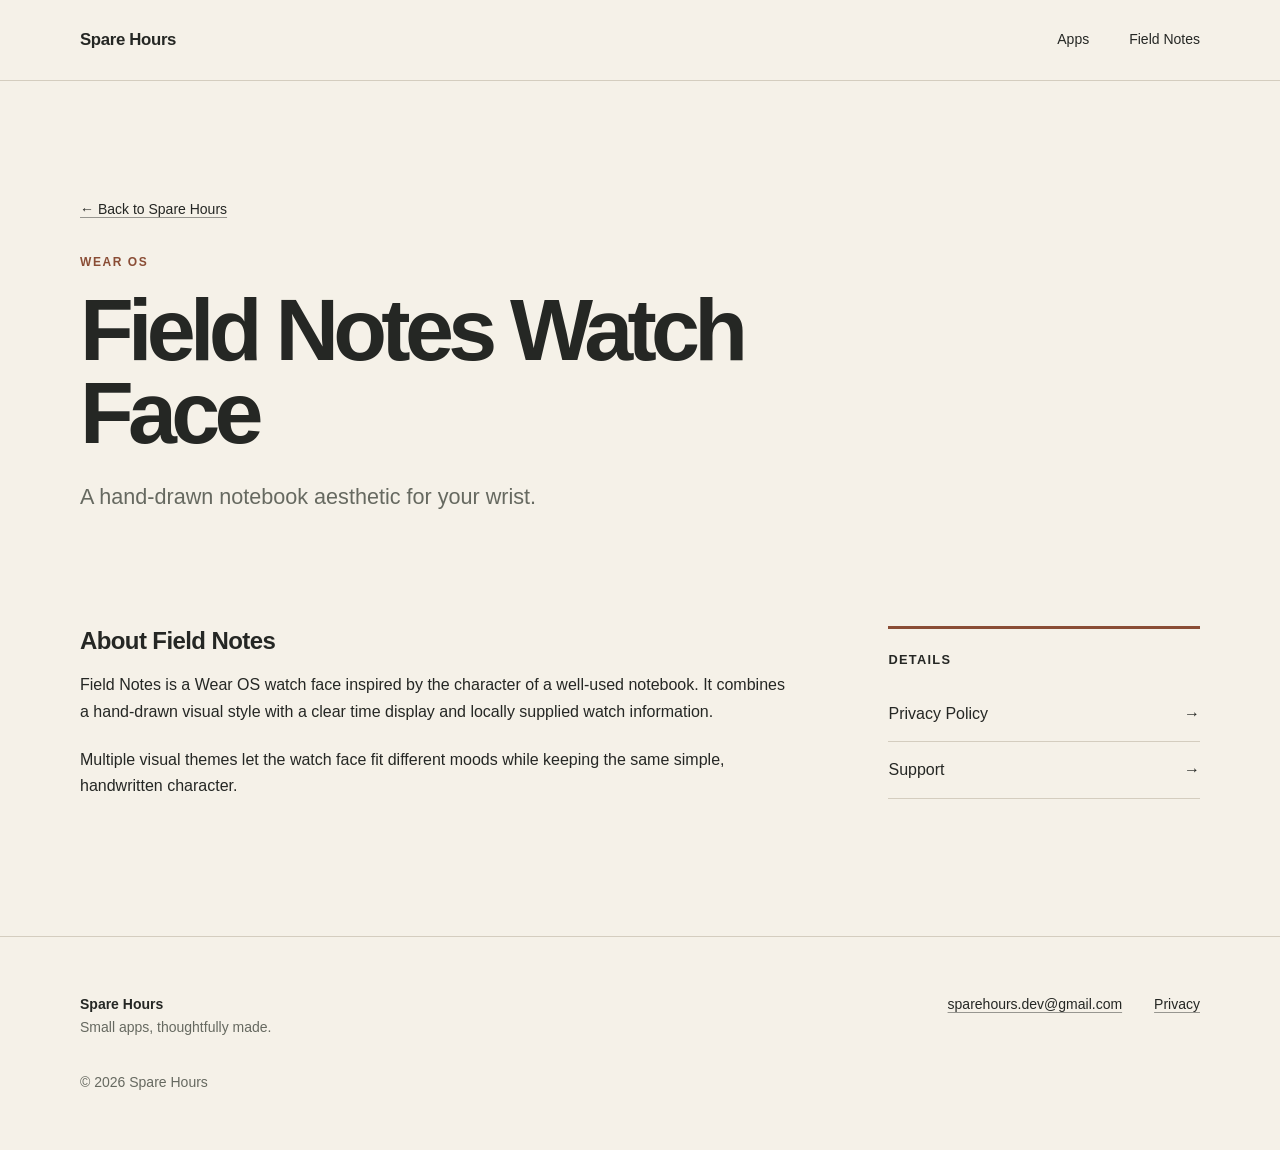
==== field-notes/index.html @ 683e5faa "Initial Spare Hours website" ====
<!doctype html>
<html lang="en">
  <head>
    <meta charset="utf-8">
    <meta name="viewport" content="width=device-width, initial-scale=1">
    <title>Field Notes Watch Face | Spare Hours</title>
    <meta name="description" content="Field Notes is a Wear OS watch face with a hand-drawn notebook aesthetic, made by Spare Hours.">
    <link rel="canonical" href="https://sparehours.dev/field-notes/">
    <meta property="og:type" content="website">
    <meta property="og:title" content="Field Notes Watch Face">
    <meta property="og:description" content="A Wear OS watch face with a hand-drawn notebook aesthetic.">
    <meta property="og:url" content="https://sparehours.dev/field-notes/">
    <meta property="og:site_name" content="Spare Hours">
    <link rel="stylesheet" href="/styles.css">
  </head>
  <body>
    <header class="site-header">
      <div class="shell header-inner">
        <a class="wordmark" href="/" aria-label="Spare Hours, home">Spare Hours</a>
        <nav aria-label="Primary navigation">
          <a href="/#apps">Apps</a>
          <a href="/field-notes/" aria-current="page">Field Notes</a>
        </nav>
      </div>
    </header>

    <main class="page-main shell">
      <a class="back-link" href="/">&#8592; Back to Spare Hours</a>
      <header class="page-header">
        <p class="eyebrow">Wear OS</p>
        <h1>Field Notes Watch Face</h1>
        <p class="intro">A hand-drawn notebook aesthetic for your wrist.</p>
      </header>

      <div class="page-grid">
        <div class="prose">
          <h2>About Field Notes</h2>
          <p>Field Notes is a Wear OS watch face inspired by the character of a well-used notebook. It combines a hand-drawn visual style with a clear time display and locally supplied watch information.</p>
          <p>Multiple visual themes let the watch face fit different moods while keeping the same simple, handwritten character.</p>
        </div>

        <aside class="side-panel" aria-labelledby="details-title">
          <h2 id="details-title">Details</h2>
          <ul>
            <li><a href="/field-notes/privacy/"><span>Privacy Policy</span><span aria-hidden="true">&#8594;</span></a></li>
            <li><a href="/field-notes/support/"><span>Support</span><span aria-hidden="true">&#8594;</span></a></li>
          </ul>
        </aside>
      </div>
    </main>

    <footer class="site-footer">
      <div class="shell footer-inner">
        <p><strong>Spare Hours</strong><br><span>Small apps, thoughtfully made.</span></p>
        <div class="footer-links">
          <a href="mailto:sparehours.dev@gmail.com">sparehours.dev@gmail.com</a>
          <a href="/field-notes/privacy/">Privacy</a>
        </div>
        <p class="copyright">&copy; 2026 Spare Hours</p>
      </div>
    </footer>
  </body>
</html>
---- styles.css ----
:root {
  color-scheme: light;
  --background: #f5f1e8;
  --surface: #ede7da;
  --text: #252724;
  --muted: #666960;
  --line: #d4cdbf;
  --accent: #8a4d35;
  --accent-dark: #663725;
  --max-width: 70rem;
}

*,
*::before,
*::after {
  box-sizing: border-box;
}

html {
  scroll-behavior: smooth;
}

body {
  margin: 0;
  background: var(--background);
  color: var(--text);
  font-family: -apple-system, BlinkMacSystemFont, "Segoe UI", Roboto, Helvetica, Arial, sans-serif;
  font-size: 1rem;
  line-height: 1.65;
  text-rendering: optimizeLegibility;
}

a {
  color: inherit;
  text-decoration-color: color-mix(in srgb, currentColor 45%, transparent);
  text-decoration-thickness: 0.08em;
  text-underline-offset: 0.2em;
}

a:hover {
  color: var(--accent-dark);
  text-decoration-color: currentColor;
}

a:focus-visible {
  border-radius: 0.125rem;
  outline: 0.1875rem solid var(--accent);
  outline-offset: 0.25rem;
}

.shell {
  width: min(calc(100% - 3rem), var(--max-width));
  margin-inline: auto;
}

.site-header {
  border-bottom: 1px solid var(--line);
}

.header-inner {
  display: flex;
  min-height: 5rem;
  align-items: center;
  justify-content: space-between;
  gap: 2rem;
}

.wordmark {
  font-size: 1.05rem;
  font-weight: 750;
  letter-spacing: -0.02em;
  text-decoration: none;
}

nav {
  display: flex;
  align-items: center;
  gap: clamp(1.25rem, 4vw, 2.5rem);
  font-size: 0.875rem;
}

nav a {
  text-decoration: none;
}

.hero {
  display: grid;
  align-content: center;
  min-height: min(42rem, calc(100vh - 5rem));
  padding-block: 7rem;
}

.eyebrow,
.platform,
.section-number {
  margin: 0 0 1rem;
  color: var(--accent);
  font-size: 0.75rem;
  font-weight: 750;
  letter-spacing: 0.13em;
  text-transform: uppercase;
}

h1,
h2,
h3,
p {
  margin-top: 0;
}

h1 {
  max-width: 15ch;
  margin-bottom: 1.5rem;
  font-size: clamp(3.25rem, 9vw, 7.5rem);
  font-weight: 680;
  letter-spacing: -0.065em;
  line-height: 0.94;
}

.intro {
  max-width: 34rem;
  margin-bottom: 0;
  color: var(--muted);
  font-size: clamp(1.1rem, 2vw, 1.35rem);
}

.apps {
  padding-block: 3rem 8rem;
}

.section-heading {
  display: flex;
  align-items: baseline;
  gap: 1rem;
  margin-bottom: 2rem;
  border-bottom: 1px solid var(--line);
}

.section-heading h2 {
  margin-bottom: 1rem;
  font-size: 1rem;
  letter-spacing: 0.02em;
}

.section-number {
  margin: 0;
}

.app-card {
  display: grid;
  grid-template-columns: minmax(0, 1fr) auto;
  align-items: end;
  gap: 3rem;
  padding: clamp(2rem, 6vw, 4.5rem);
  border: 1px solid var(--line);
  background: var(--surface);
}

.app-card h3 {
  margin-bottom: 0.5rem;
  font-size: clamp(2rem, 5vw, 3.5rem);
  font-weight: 650;
  letter-spacing: -0.045em;
  line-height: 1;
}

.app-card-copy > p:last-child {
  max-width: 32rem;
  margin-bottom: 0;
  color: var(--muted);
}

.text-link {
  font-weight: 650;
  white-space: nowrap;
}

.site-footer {
  border-top: 1px solid var(--line);
}

.footer-inner {
  display: grid;
  grid-template-columns: 1fr auto;
  gap: 2rem 4rem;
  padding-block: 3.5rem;
  font-size: 0.875rem;
}

.footer-inner p {
  margin: 0;
}

.footer-inner span,
.copyright {
  color: var(--muted);
}

.footer-links {
  display: flex;
  flex-wrap: wrap;
  justify-content: flex-end;
  gap: 1rem 2rem;
}

.copyright {
  grid-column: 1 / -1;
}

.page-main {
  padding-block: clamp(4rem, 9vw, 8rem);
}

.page-header {
  max-width: 48rem;
  margin-bottom: clamp(4rem, 9vw, 7rem);
}

.page-header h1 {
  max-width: none;
  font-size: clamp(2.75rem, 7vw, 5.5rem);
}

.page-header .intro {
  max-width: 43rem;
}

.page-grid {
  display: grid;
  grid-template-columns: minmax(0, 1.7fr) minmax(14rem, 0.75fr);
  gap: clamp(3rem, 8vw, 8rem);
  align-items: start;
}

.prose {
  max-width: 45rem;
}

.prose h2 {
  margin: 3rem 0 1rem;
  font-size: 1.5rem;
  letter-spacing: -0.025em;
  line-height: 1.25;
}

.prose h2:first-child {
  margin-top: 0;
}

.prose p,
.prose ul {
  margin-bottom: 1.35rem;
}

.prose ul {
  padding-left: 1.25rem;
}

.prose li + li {
  margin-top: 0.4rem;
}

.side-panel {
  padding-top: 1.25rem;
  border-top: 0.1875rem solid var(--accent);
}

.side-panel h2 {
  margin-bottom: 1rem;
  font-size: 0.8rem;
  letter-spacing: 0.1em;
  text-transform: uppercase;
}

.side-panel ul {
  margin: 0;
  padding: 0;
  list-style: none;
}

.side-panel li {
  border-bottom: 1px solid var(--line);
}

.side-panel a {
  display: flex;
  justify-content: space-between;
  gap: 1rem;
  padding-block: 0.9rem;
  text-decoration: none;
}

.back-link {
  display: inline-block;
  margin-bottom: 2rem;
  font-size: 0.875rem;
}

.policy-meta {
  color: var(--muted);
  font-size: 0.875rem;
}

.error-page {
  display: grid;
  min-height: calc(100vh - 5rem);
  place-items: center;
  padding-block: 5rem;
}

.error-content {
  max-width: 40rem;
  text-align: center;
}

.error-code {
  margin-bottom: 0.75rem;
  color: var(--accent);
  font-size: 0.75rem;
  font-weight: 750;
  letter-spacing: 0.15em;
}

.error-content h1 {
  margin-inline: auto;
  font-size: clamp(3rem, 9vw, 6rem);
}

.error-content p {
  color: var(--muted);
}

@media (max-width: 44rem) {
  .shell {
    width: min(calc(100% - 2rem), var(--max-width));
  }

  .header-inner {
    min-height: 4.5rem;
  }

  nav {
    gap: 1rem;
  }

  nav a:first-child {
    display: none;
  }

  .hero {
    min-height: auto;
    padding-block: 6rem;
  }

  .apps {
    padding-block: 2rem 5rem;
  }

  .app-card {
    grid-template-columns: 1fr;
    gap: 2rem;
  }

  .text-link {
    white-space: normal;
  }

  .footer-inner,
  .page-grid {
    grid-template-columns: 1fr;
  }

  .footer-links {
    justify-content: flex-start;
  }

  .copyright {
    grid-column: auto;
  }

  .page-header {
    margin-bottom: 4rem;
  }
}

@media (prefers-reduced-motion: reduce) {
  html {
    scroll-behavior: auto;
  }
}

@media print {
  .site-header,
  .site-footer,
  .side-panel,
  .back-link {
    display: none;
  }

  body {
    background: #fff;
    color: #000;
  }

  .page-main {
    padding: 0;
  }
}
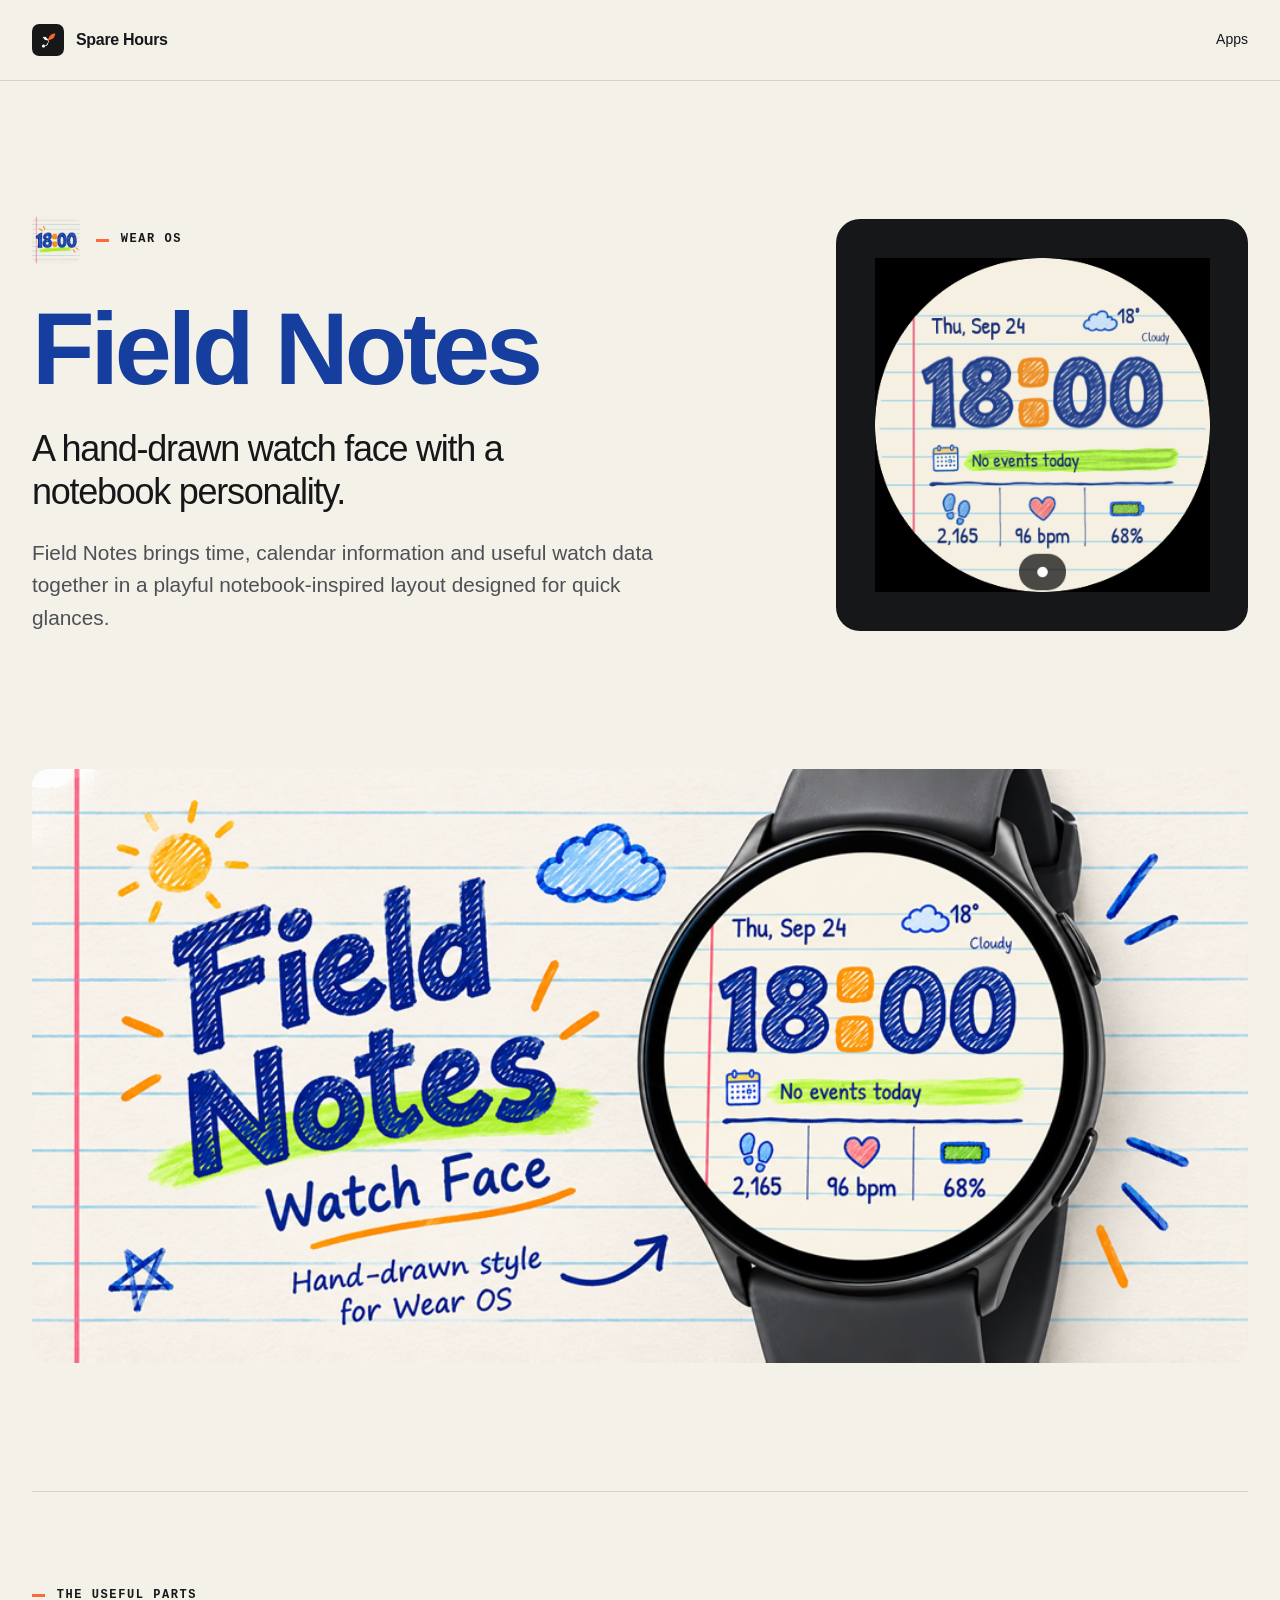
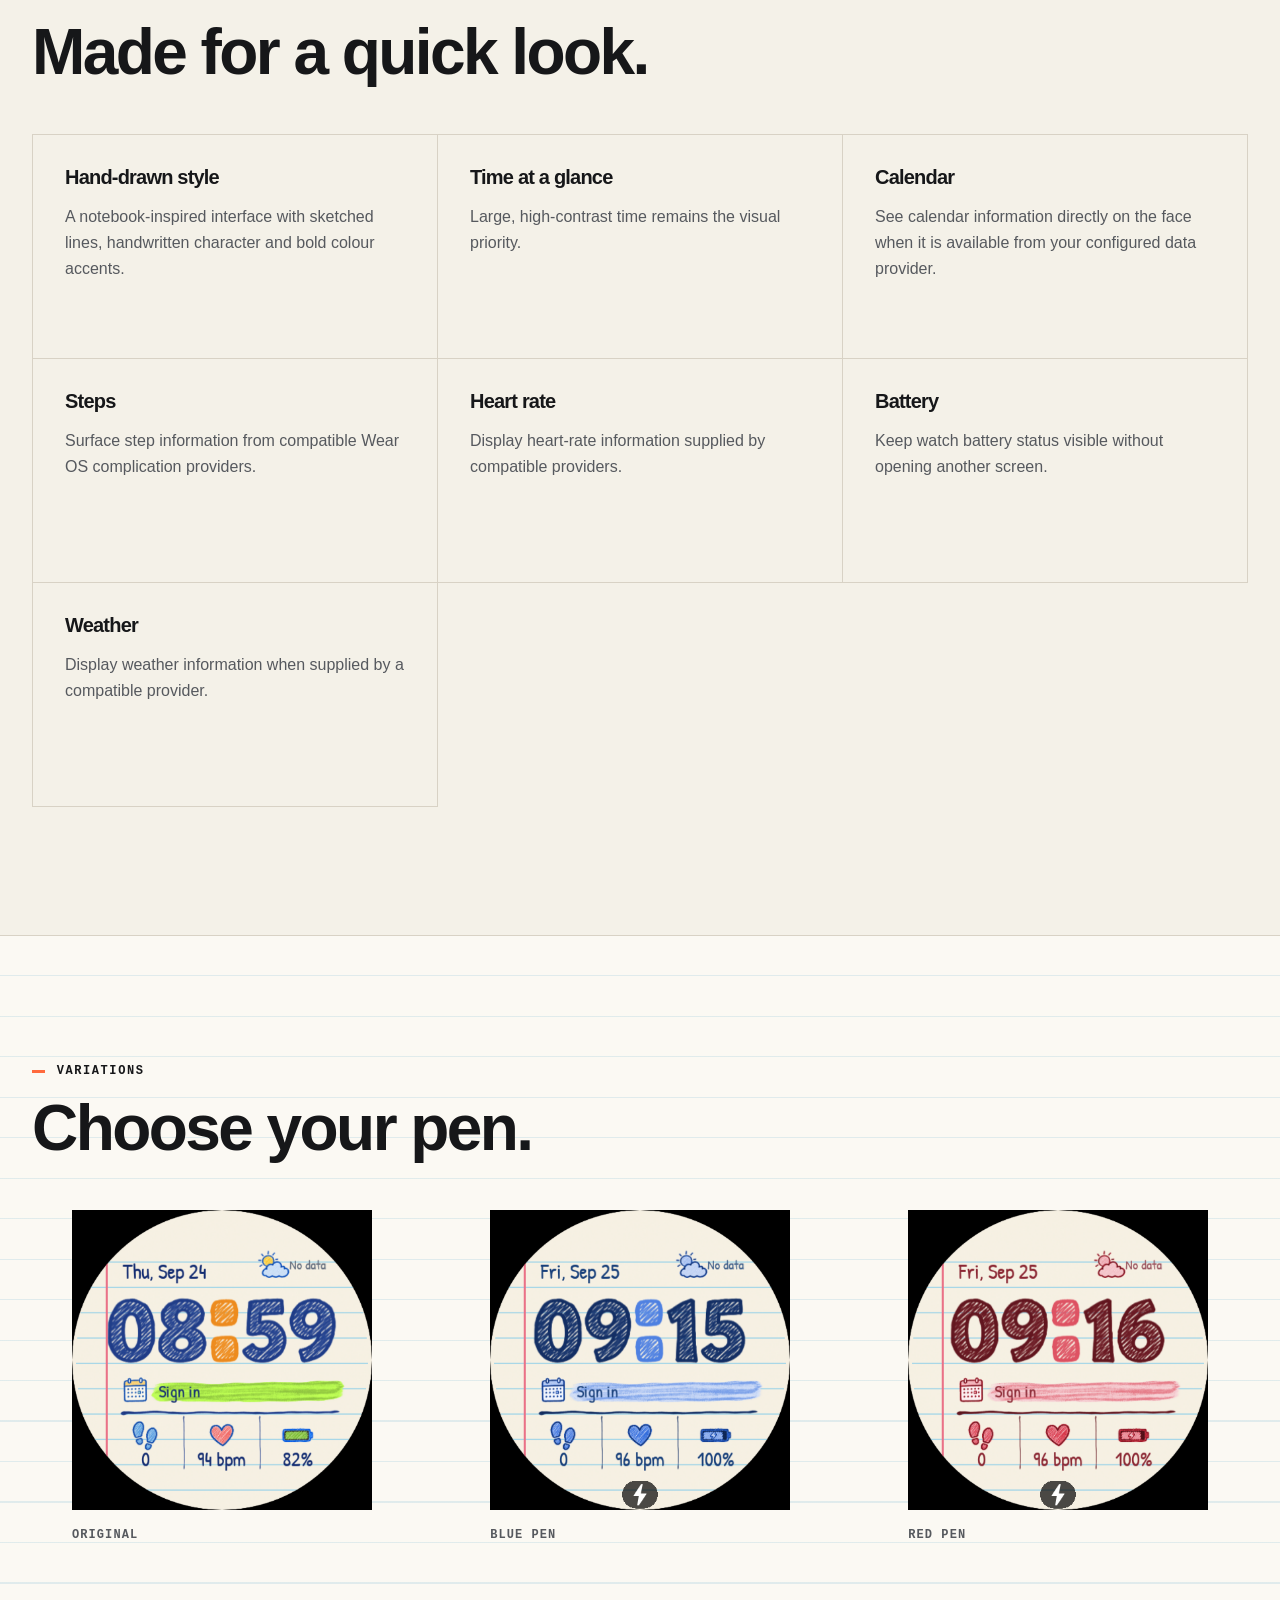
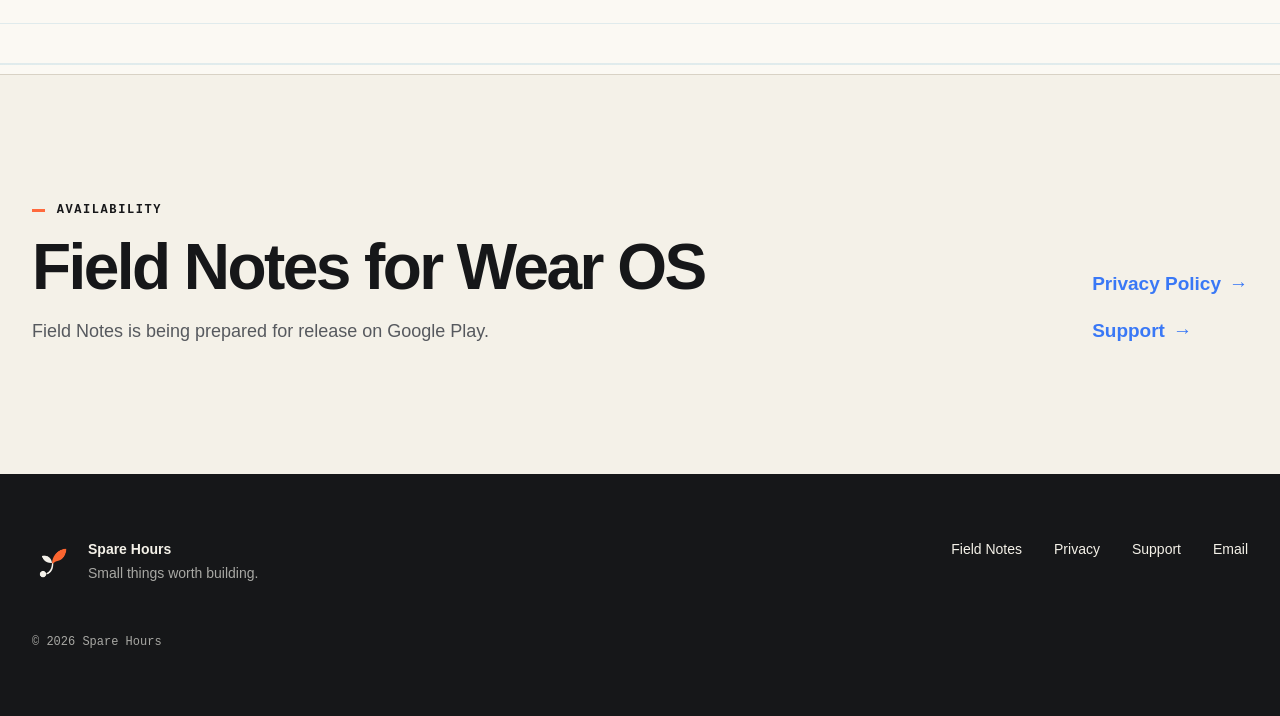
==== commit 6470c178: "Spare Hours redesign" ====
--- a/field-notes/index.html
+++ b/field-notes/index.html
@@ -3,59 +3,73 @@
   <head>
     <meta charset="utf-8">
     <meta name="viewport" content="width=device-width, initial-scale=1">
-    <title>Field Notes Watch Face | Spare Hours</title>
-    <meta name="description" content="Field Notes is a Wear OS watch face with a hand-drawn notebook aesthetic, made by Spare Hours.">
+    <title>Field Notes Watch Face - Spare Hours</title>
+    <meta name="description" content="Field Notes is a hand-drawn, notebook-inspired watch face for Wear OS, made by Spare Hours.">
     <link rel="canonical" href="https://sparehours.dev/field-notes/">
     <meta property="og:type" content="website">
-    <meta property="og:title" content="Field Notes Watch Face">
-    <meta property="og:description" content="A Wear OS watch face with a hand-drawn notebook aesthetic.">
+    <meta property="og:title" content="Field Notes Watch Face - Spare Hours">
+    <meta property="og:description" content="A hand-drawn watch face with a notebook personality.">
     <meta property="og:url" content="https://sparehours.dev/field-notes/">
     <meta property="og:site_name" content="Spare Hours">
+    <meta property="og:image" content="https://sparehours.dev/assets/field-notes/feature-graphic-approved.png">
+    <link rel="icon" href="/assets/brand/spare-hours-symbol.png" type="image/png">
     <link rel="stylesheet" href="/styles.css">
   </head>
   <body>
     <header class="site-header">
       <div class="shell header-inner">
-        <a class="wordmark" href="/" aria-label="Spare Hours, home">Spare Hours</a>
-        <nav aria-label="Primary navigation">
-          <a href="/#apps">Apps</a>
-          <a href="/field-notes/" aria-current="page">Field Notes</a>
-        </nav>
+        <a class="wordmark" href="/" aria-label="Spare Hours, home"><img src="/assets/brand/spare-hours-symbol.png" width="32" height="32" alt=""><span>Spare Hours</span></a>
+        <nav aria-label="Primary navigation"><a href="/#apps">Apps</a></nav>
       </div>
     </header>
 
-    <main class="page-main shell">
-      <a class="back-link" href="/">&#8592; Back to Spare Hours</a>
-      <header class="page-header">
-        <p class="eyebrow">Wear OS</p>
-        <h1>Field Notes Watch Face</h1>
-        <p class="intro">A hand-drawn notebook aesthetic for your wrist.</p>
-      </header>
+    <main>
+      <section class="field-hero shell" aria-labelledby="field-title">
+        <div class="field-hero-copy">
+          <div class="product-kicker"><img src="/assets/field-notes/field-notes-app-icon.png" width="48" height="48" alt=""><p class="eyebrow">Wear OS</p></div>
+          <h1 id="field-title">Field Notes</h1>
+          <p class="field-tagline">A hand-drawn watch face with a notebook personality.</p>
+          <p class="section-copy">Field Notes brings time, calendar information and useful watch data together in a playful notebook-inspired layout designed for quick glances.</p>
+        </div>
+        <div class="field-hero-visual"><img src="/assets/field-notes/field-notes-screenshot.png" width="384" height="384" alt="Field Notes watch face showing time, weather, calendar, steps, heart rate and battery"></div>
+      </section>
 
-      <div class="page-grid">
-        <div class="prose">
-          <h2>About Field Notes</h2>
-          <p>Field Notes is a Wear OS watch face inspired by the character of a well-used notebook. It combines a hand-drawn visual style with a clear time display and locally supplied watch information.</p>
-          <p>Multiple visual themes let the watch face fit different moods while keeping the same simple, handwritten character.</p>
+      <section class="feature-banner shell" aria-label="Field Notes product graphic"><img src="/assets/field-notes/feature-graphic-approved.png" width="1024" height="500" alt="Field Notes Watch Face on a Wear OS watch with notebook-inspired artwork"></section>
+
+      <section class="product-details shell" aria-labelledby="details-title">
+        <div class="section-intro compact-intro"><p class="eyebrow">The useful parts</p><h2 id="details-title">Made for a quick look.</h2></div>
+        <div class="detail-grid">
+          <article><h3>Hand-drawn style</h3><p>A notebook-inspired interface with sketched lines, handwritten character and bold colour accents.</p></article>
+          <article><h3>Time at a glance</h3><p>Large, high-contrast time remains the visual priority.</p></article>
+          <article><h3>Calendar</h3><p>See calendar information directly on the face when it is available from your configured data provider.</p></article>
+          <article><h3>Steps</h3><p>Surface step information from compatible Wear OS complication providers.</p></article>
+          <article><h3>Heart rate</h3><p>Display heart-rate information supplied by compatible providers.</p></article>
+          <article><h3>Battery</h3><p>Keep watch battery status visible without opening another screen.</p></article>
+          <article><h3>Weather</h3><p>Display weather information when supplied by a compatible provider.</p></article>
         </div>
+      </section>
 
-        <aside class="side-panel" aria-labelledby="details-title">
-          <h2 id="details-title">Details</h2>
-          <ul>
-            <li><a href="/field-notes/privacy/"><span>Privacy Policy</span><span aria-hidden="true">&#8594;</span></a></li>
-            <li><a href="/field-notes/support/"><span>Support</span><span aria-hidden="true">&#8594;</span></a></li>
-          </ul>
-        </aside>
-      </div>
+      <section class="field-variations" aria-labelledby="field-variations-title">
+        <div class="shell">
+          <div class="gallery-heading"><p class="eyebrow">Variations</p><h2 id="field-variations-title">Choose your pen.</h2></div>
+          <div class="watch-gallery">
+            <figure><img src="/assets/field-notes/field-notes-store-01-active.png" width="454" height="454" loading="lazy" alt="Original Field Notes watch face"><figcaption>Original</figcaption></figure>
+            <figure><img src="/assets/field-notes/milestone-4-blue-pen.png" width="454" height="454" loading="lazy" alt="Blue pen Field Notes watch face"><figcaption>Blue pen</figcaption></figure>
+            <figure><img src="/assets/field-notes/milestone-4-red-pen.png" width="454" height="454" loading="lazy" alt="Red pen Field Notes watch face"><figcaption>Red pen</figcaption></figure>
+          </div>
+        </div>
+      </section>
+
+      <section class="availability shell" aria-labelledby="availability-title">
+        <div><p class="eyebrow">Availability</p><h2 id="availability-title">Field Notes for Wear OS</h2><p>Field Notes is being prepared for release on Google Play.</p></div>
+        <nav class="availability-links" aria-label="Field Notes information"><a class="text-link" href="/field-notes/privacy/">Privacy Policy <span aria-hidden="true">&#8594;</span></a><a class="text-link" href="/field-notes/support/">Support <span aria-hidden="true">&#8594;</span></a></nav>
+      </section>
     </main>
 
     <footer class="site-footer">
       <div class="shell footer-inner">
-        <p><strong>Spare Hours</strong><br><span>Small apps, thoughtfully made.</span></p>
-        <div class="footer-links">
-          <a href="mailto:sparehours.dev@gmail.com">sparehours.dev@gmail.com</a>
-          <a href="/field-notes/privacy/">Privacy</a>
-        </div>
+        <div class="footer-brand"><img src="/assets/brand/spare-hours-symbol.png" width="40" height="40" alt=""><p><strong>Spare Hours</strong><span>Small things worth building.</span></p></div>
+        <nav class="footer-links" aria-label="Footer navigation"><a href="/field-notes/" aria-current="page">Field Notes</a><a href="/field-notes/privacy/">Privacy</a><a href="/field-notes/support/">Support</a><a href="mailto:sparehours.dev@gmail.com">Email</a></nav>
         <p class="copyright">&copy; 2026 Spare Hours</p>
       </div>
     </footer>
--- a/styles.css
+++ b/styles.css
@@ -1,13 +1,30 @@
 :root {
   color-scheme: light;
-  --background: #f5f1e8;
-  --surface: #ede7da;
-  --text: #252724;
-  --muted: #666960;
-  --line: #d4cdbf;
-  --accent: #8a4d35;
-  --accent-dark: #663725;
-  --max-width: 70rem;
+  --sh-workshop-ink: #161719;
+  --sh-warm-paper: #F4F1E8;
+  --sh-build-orange: #FF6A3D;
+  --sh-tool-steel: #71747A;
+  --sh-electric-blue: #3978F6;
+  --paper-deep: #EAE5D9;
+  --paper-light: #FBF9F3;
+  --line: #D8D2C5;
+  --field-blue: #163E9E;
+  --font-heading: "Space Grotesk", "Segoe UI", Helvetica, Arial, sans-serif;
+  --font-body: "Inter", -apple-system, BlinkMacSystemFont, "Segoe UI", Roboto, Helvetica, Arial, sans-serif;
+  --font-mono: "IBM Plex Mono", Consolas, monospace;
+  --max-width: 76rem;
+  --space-1: 0.5rem;
+  --space-2: 0.75rem;
+  --space-3: 1rem;
+  --space-4: 1.5rem;
+  --space-5: 2rem;
+  --space-6: 3rem;
+  --space-7: 4rem;
+  --space-8: 6rem;
+  --space-9: 8rem;
+  --radius-small: 8px;
+  --radius-medium: 16px;
+  --radius-large: 24px;
 }
 
 *,
@@ -22,30 +39,54 @@
 
 body {
   margin: 0;
-  background: var(--background);
-  color: var(--text);
-  font-family: -apple-system, BlinkMacSystemFont, "Segoe UI", Roboto, Helvetica, Arial, sans-serif;
+  overflow-x: hidden;
+  background: var(--sh-warm-paper);
+  color: var(--sh-workshop-ink);
+  font-family: var(--font-body);
   font-size: 1rem;
   line-height: 1.65;
   text-rendering: optimizeLegibility;
 }
 
+img {
+  display: block;
+  max-width: 100%;
+  height: auto;
+}
+
 a {
   color: inherit;
-  text-decoration-color: color-mix(in srgb, currentColor 45%, transparent);
+  text-decoration-color: color-mix(in srgb, currentColor 42%, transparent);
   text-decoration-thickness: 0.08em;
-  text-underline-offset: 0.2em;
+  text-underline-offset: 0.22em;
 }
 
 a:hover {
-  color: var(--accent-dark);
-  text-decoration-color: currentColor;
+  color: inherit;
+  text-decoration-color: var(--sh-electric-blue);
 }
 
 a:focus-visible {
   border-radius: 0.125rem;
-  outline: 0.1875rem solid var(--accent);
+  outline: 0.1875rem solid var(--sh-electric-blue);
   outline-offset: 0.25rem;
+}
+
+h1,
+h2,
+h3,
+p,
+figure {
+  margin-top: 0;
+}
+
+h1,
+h2,
+h3 {
+  font-family: var(--font-heading);
+  font-weight: 600;
+  letter-spacing: -0.04em;
+  line-height: 1.04;
 }
 
 .shell {
@@ -54,7 +95,10 @@
 }
 
 .site-header {
+  position: relative;
+  z-index: 5;
   border-bottom: 1px solid var(--line);
+  background: color-mix(in srgb, var(--sh-warm-paper) 94%, transparent);
 }
 
 .header-inner {
@@ -62,211 +106,439 @@
   min-height: 5rem;
   align-items: center;
   justify-content: space-between;
-  gap: 2rem;
+  gap: var(--space-5);
 }
 
 .wordmark {
-  font-size: 1.05rem;
-  font-weight: 750;
+  display: inline-flex;
+  align-items: center;
+  gap: 0.75rem;
+  font-family: var(--font-heading);
+  font-size: 1rem;
+  font-weight: 600;
   letter-spacing: -0.02em;
   text-decoration: none;
 }
 
+.wordmark img {
+  width: 2rem;
+  height: 2rem;
+  padding: 0.38rem;
+  border-radius: 0.45rem;
+  background: var(--sh-workshop-ink);
+}
+
 nav {
   display: flex;
   align-items: center;
   gap: clamp(1.25rem, 4vw, 2.5rem);
   font-size: 0.875rem;
+  font-weight: 500;
 }
 
 nav a {
   text-decoration: none;
 }
 
-.hero {
-  display: grid;
-  align-content: center;
-  min-height: min(42rem, calc(100vh - 5rem));
-  padding-block: 7rem;
+.home-hero {
+  display: grid;
+  min-height: min(47rem, calc(100vh - 5rem));
+  grid-template-columns: minmax(0, 1.55fr) minmax(16rem, 0.7fr);
+  align-items: center;
+  gap: clamp(3rem, 9vw, 8rem);
+  padding-block: var(--space-9);
+}
+
+.home-hero-copy {
+  max-width: 48rem;
+}
+
+.accent-rule {
+  display: block;
+  width: 2.75rem;
+  height: 0.25rem;
+  margin-bottom: var(--space-5);
+  background: var(--sh-build-orange);
+}
+
+.home-hero h1 {
+  max-width: 12ch;
+  margin-bottom: var(--space-5);
+  font-size: clamp(3.75rem, 7.7vw, 6.25rem);
+  letter-spacing: -0.065em;
+  line-height: 0.95;
+}
+
+.intro,
+.section-copy {
+  max-width: 39rem;
+  margin-bottom: 0;
+  color: #4D5055;
+  font-size: clamp(1.08rem, 1.8vw, 1.3rem);
+  line-height: 1.55;
+}
+
+.hero-symbol,
+.error-symbol {
+  display: grid;
+  aspect-ratio: 1;
+  place-items: center;
+  background: var(--sh-workshop-ink);
+  border-radius: var(--radius-large);
+}
+
+.hero-symbol img {
+  width: min(76%, 20rem);
 }
 
 .eyebrow,
-.platform,
-.section-number {
-  margin: 0 0 1rem;
-  color: var(--accent);
+.principle-number {
+  margin: 0 0 var(--space-3);
+  color: var(--sh-workshop-ink);
+  font-family: var(--font-mono);
   font-size: 0.75rem;
-  font-weight: 750;
+  font-weight: 700;
   letter-spacing: 0.13em;
+  line-height: 1.3;
   text-transform: uppercase;
 }
 
-h1,
-h2,
-h3,
-p {
-  margin-top: 0;
-}
-
-h1 {
-  max-width: 15ch;
-  margin-bottom: 1.5rem;
-  font-size: clamp(3.25rem, 9vw, 7.5rem);
-  font-weight: 680;
-  letter-spacing: -0.065em;
-  line-height: 0.94;
-}
-
-.intro {
+.eyebrow {
+  display: flex;
+  align-items: center;
+  gap: var(--space-2);
+}
+
+.eyebrow::before {
+  width: 0.8rem;
+  height: 0.2rem;
+  flex: 0 0 auto;
+  background: var(--sh-build-orange);
+  content: "";
+}
+
+.section-intro {
+  max-width: 51rem;
+  margin-bottom: clamp(3rem, 7vw, 5rem);
+}
+
+.section-intro h2,
+.gallery-heading h2,
+.availability h2 {
+  margin-bottom: var(--space-4);
+  font-size: clamp(2.35rem, 5vw, 4rem);
+}
+
+.product-feature {
+  scroll-margin-top: 2rem;
+  padding-block: var(--space-9);
+  background: var(--sh-workshop-ink);
+  color: var(--sh-warm-paper);
+}
+
+.product-feature .section-copy {
+  color: #C9C6BE;
+}
+
+.product-feature .eyebrow {
+  color: var(--sh-build-orange);
+}
+
+.feature-graphic,
+.feature-banner img {
+  width: 100%;
+  border-radius: var(--radius-medium);
+}
+
+.product-notes {
+  display: grid;
+  grid-template-columns: repeat(3, 1fr);
+  gap: var(--space-5);
+  margin-block: var(--space-6);
+  padding-block: var(--space-5);
+  border-top: 1px solid #383A3E;
+  border-bottom: 1px solid #383A3E;
+}
+
+.product-notes h3 {
+  margin-bottom: var(--space-2);
+  font-size: 1.25rem;
+  letter-spacing: -0.025em;
+}
+
+.product-notes p {
+  max-width: 20rem;
+  margin-bottom: 0;
+  color: #B7B5AF;
+}
+
+.text-link {
+  display: inline-flex;
+  align-items: center;
+  gap: 0.5rem;
+  color: var(--sh-electric-blue);
+  font-size: 1.1875rem;
+  font-weight: 600;
+  text-decoration: none;
+}
+
+.product-feature .text-link,
+.site-footer a {
+  color: var(--sh-warm-paper);
+}
+
+.product-feature .text-link:hover,
+.site-footer a:hover {
+  color: #FFFFFF;
+}
+
+.visual-gallery-section,
+.field-variations {
+  padding-block: var(--space-9);
+  background-color: var(--paper-light);
+  background-image: repeating-linear-gradient(to bottom, transparent 0, transparent 2.45rem, rgba(44, 143, 188, 0.13) 2.45rem, rgba(44, 143, 188, 0.13) 2.53rem);
+}
+
+.gallery-heading {
+  max-width: 42rem;
+  margin-bottom: var(--space-6);
+}
+
+.watch-gallery {
+  display: grid;
+  grid-template-columns: repeat(3, 1fr);
+  gap: clamp(1rem, 3vw, 2.5rem);
+}
+
+.watch-gallery figure {
+  margin-bottom: 0;
+}
+
+.watch-gallery img {
+  width: 100%;
+}
+
+.watch-gallery figcaption {
+  margin-top: var(--space-3);
+  color: #56595E;
+  font-family: var(--font-mono);
+  font-size: 0.75rem;
+  font-weight: 700;
+  letter-spacing: 0.09em;
+  text-transform: uppercase;
+}
+
+.philosophy {
+  padding-block: var(--space-9);
+}
+
+.principles {
+  display: grid;
+  grid-template-columns: repeat(3, 1fr);
+  gap: clamp(2rem, 5vw, 4rem);
+  border-top: 1px solid var(--line);
+}
+
+.principles > div {
+  padding-top: var(--space-5);
+}
+
+.principles h3 {
+  margin-bottom: var(--space-3);
+  font-size: 1.45rem;
+}
+
+.principles p {
+  margin-bottom: 0;
+  color: #53565B;
+}
+
+.principle-number {
+  display: block;
+}
+
+.field-hero {
+  display: grid;
+  min-height: 43rem;
+  grid-template-columns: minmax(0, 1.15fr) minmax(18rem, 0.7fr);
+  align-items: center;
+  gap: clamp(3rem, 10vw, 8rem);
+  padding-block: var(--space-9);
+}
+
+.field-hero-copy {
+  max-width: 44rem;
+}
+
+.product-kicker {
+  display: flex;
+  align-items: center;
+  gap: var(--space-3);
+  margin-bottom: var(--space-5);
+}
+
+.product-kicker img {
+  width: 3rem;
+  border-radius: var(--radius-small);
+}
+
+.product-kicker .eyebrow {
+  margin-bottom: 0;
+}
+
+.field-hero h1 {
+  margin-bottom: var(--space-4);
+  color: var(--field-blue);
+  font-size: clamp(4rem, 8vw, 6.5rem);
+}
+
+.field-tagline {
   max-width: 34rem;
+  margin-bottom: var(--space-4);
+  font-family: var(--font-heading);
+  font-size: clamp(1.5rem, 3vw, 2.25rem);
+  font-weight: 500;
+  letter-spacing: -0.035em;
+  line-height: 1.2;
+}
+
+.field-hero-visual {
+  display: grid;
+  place-items: center;
+  padding: clamp(1rem, 3vw, 2.5rem);
+  background: var(--sh-workshop-ink);
+  border-radius: var(--radius-large);
+}
+
+.field-hero-visual img {
+  width: 100%;
+}
+
+.feature-banner {
+  padding-bottom: var(--space-9);
+}
+
+.product-details {
+  padding-block: var(--space-8) var(--space-9);
+  border-top: 1px solid var(--line);
+}
+
+.compact-intro {
+  margin-bottom: var(--space-6);
+}
+
+.detail-grid {
+  display: grid;
+  grid-template-columns: repeat(3, 1fr);
+  border-top: 1px solid var(--line);
+  border-left: 1px solid var(--line);
+}
+
+.detail-grid article {
+  min-height: 14rem;
+  padding: clamp(1.5rem, 3vw, 2rem);
+  border-right: 1px solid var(--line);
+  border-bottom: 1px solid var(--line);
+}
+
+.detail-grid h3 {
+  margin-bottom: var(--space-3);
+  font-size: 1.25rem;
+}
+
+.detail-grid p {
   margin-bottom: 0;
-  color: var(--muted);
-  font-size: clamp(1.1rem, 2vw, 1.35rem);
-}
-
-.apps {
-  padding-block: 3rem 8rem;
-}
-
-.section-heading {
-  display: flex;
-  align-items: baseline;
-  gap: 1rem;
-  margin-bottom: 2rem;
-  border-bottom: 1px solid var(--line);
-}
-
-.section-heading h2 {
-  margin-bottom: 1rem;
-  font-size: 1rem;
-  letter-spacing: 0.02em;
-}
-
-.section-number {
-  margin: 0;
-}
-
-.app-card {
-  display: grid;
-  grid-template-columns: minmax(0, 1fr) auto;
+  color: #56595E;
+}
+
+.field-variations {
+  border-block: 1px solid var(--line);
+}
+
+.availability {
+  display: grid;
+  grid-template-columns: 1fr auto;
   align-items: end;
-  gap: 3rem;
-  padding: clamp(2rem, 6vw, 4.5rem);
-  border: 1px solid var(--line);
-  background: var(--surface);
-}
-
-.app-card h3 {
-  margin-bottom: 0.5rem;
-  font-size: clamp(2rem, 5vw, 3.5rem);
-  font-weight: 650;
-  letter-spacing: -0.045em;
-  line-height: 1;
-}
-
-.app-card-copy > p:last-child {
-  max-width: 32rem;
+  gap: var(--space-7);
+  padding-block: var(--space-9);
+}
+
+.availability h2 {
+  margin-bottom: var(--space-3);
+}
+
+.availability p:last-child {
   margin-bottom: 0;
-  color: var(--muted);
-}
-
-.text-link {
-  font-weight: 650;
-  white-space: nowrap;
-}
-
-.site-footer {
-  border-top: 1px solid var(--line);
-}
-
-.footer-inner {
-  display: grid;
-  grid-template-columns: 1fr auto;
-  gap: 2rem 4rem;
-  padding-block: 3.5rem;
+  color: #56595E;
+  font-size: 1.125rem;
+}
+
+.availability-links {
+  align-items: flex-start;
+  flex-direction: column;
+  gap: var(--space-3);
+}
+
+.page-main,
+.support-main {
+  padding-block: clamp(4rem, 9vw, 8rem);
+}
+
+.back-link {
+  display: inline-block;
+  margin-bottom: var(--space-7);
+  color: #56595E;
   font-size: 0.875rem;
-}
-
-.footer-inner p {
-  margin: 0;
-}
-
-.footer-inner span,
-.copyright {
-  color: var(--muted);
-}
-
-.footer-links {
-  display: flex;
-  flex-wrap: wrap;
-  justify-content: flex-end;
-  gap: 1rem 2rem;
-}
-
-.copyright {
-  grid-column: 1 / -1;
-}
-
-.page-main {
-  padding-block: clamp(4rem, 9vw, 8rem);
+  text-decoration: none;
 }
 
 .page-header {
-  max-width: 48rem;
-  margin-bottom: clamp(4rem, 9vw, 7rem);
-}
-
-.page-header h1 {
-  max-width: none;
+  max-width: 58rem;
+  margin-bottom: clamp(4rem, 8vw, 7rem);
+}
+
+.page-header h1,
+.support-card h1,
+.error-content h1 {
+  margin-bottom: var(--space-4);
   font-size: clamp(2.75rem, 7vw, 5.5rem);
 }
 
-.page-header .intro {
-  max-width: 43rem;
-}
-
 .page-grid {
   display: grid;
-  grid-template-columns: minmax(0, 1.7fr) minmax(14rem, 0.75fr);
-  gap: clamp(3rem, 8vw, 8rem);
+  grid-template-columns: minmax(0, 1.6fr) minmax(15rem, 0.6fr);
   align-items: start;
+  gap: clamp(3rem, 9vw, 8rem);
 }
 
 .prose {
-  max-width: 45rem;
+  max-width: 47rem;
+  font-size: 1.0625rem;
 }
 
 .prose h2 {
-  margin: 3rem 0 1rem;
+  margin: var(--space-7) 0 var(--space-3);
   font-size: 1.5rem;
   letter-spacing: -0.025em;
-  line-height: 1.25;
-}
-
-.prose h2:first-child {
-  margin-top: 0;
-}
-
-.prose p,
-.prose ul {
-  margin-bottom: 1.35rem;
-}
-
-.prose ul {
-  padding-left: 1.25rem;
-}
-
-.prose li + li {
-  margin-top: 0.4rem;
+}
+
+.prose p {
+  margin-bottom: 1.4rem;
+}
+
+.policy-meta {
+  color: #56595E;
+  font-family: var(--font-mono);
+  font-size: 0.8rem;
 }
 
 .side-panel {
-  padding-top: 1.25rem;
-  border-top: 0.1875rem solid var(--accent);
+  padding-top: var(--space-4);
+  border-top: 0.25rem solid var(--sh-build-orange);
 }
 
 .side-panel h2 {
-  margin-bottom: 1rem;
+  margin-bottom: var(--space-3);
   font-size: 0.8rem;
   letter-spacing: 0.1em;
   text-transform: uppercase;
@@ -285,52 +557,228 @@
 .side-panel a {
   display: flex;
   justify-content: space-between;
-  gap: 1rem;
+  gap: var(--space-3);
   padding-block: 0.9rem;
   text-decoration: none;
 }
 
-.back-link {
-  display: inline-block;
-  margin-bottom: 2rem;
+.support-main {
+  min-height: 40rem;
+}
+
+.support-card {
+  display: grid;
+  grid-template-columns: minmax(0, 1.3fr) minmax(12rem, 0.45fr);
+  align-items: center;
+  gap: clamp(3rem, 9vw, 8rem);
+}
+
+.support-card > div {
+  max-width: 45rem;
+}
+
+.support-card > img {
+  width: 100%;
+  border-radius: var(--radius-large);
+}
+
+.support-lead {
+  margin-bottom: var(--space-2);
+  font-family: var(--font-heading);
+  font-size: clamp(1.35rem, 2.5vw, 1.75rem);
+  font-weight: 500;
+}
+
+.support-detail {
+  max-width: 41rem;
+  margin-block: var(--space-6);
+  color: #56595E;
+}
+
+.error-body {
+  display: flex;
+  min-height: 100vh;
+  flex-direction: column;
+}
+
+.error-page {
+  display: grid;
+  flex: 1;
+  grid-template-columns: minmax(0, 1fr) minmax(13rem, 0.4fr);
+  align-items: center;
+  gap: clamp(3rem, 9vw, 8rem);
+  padding-block: var(--space-8);
+}
+
+.error-content {
+  max-width: 44rem;
+}
+
+.error-content p:not(.eyebrow) {
+  margin-bottom: var(--space-5);
+  color: #56595E;
+  font-size: 1.125rem;
+}
+
+.error-symbol img {
+  width: 75%;
+}
+
+.site-footer {
+  background: var(--sh-workshop-ink);
+  color: var(--sh-warm-paper);
+}
+
+.footer-inner {
+  display: grid;
+  grid-template-columns: 1fr auto;
+  gap: var(--space-6) var(--space-7);
+  align-items: start;
+  padding-block: var(--space-7);
   font-size: 0.875rem;
 }
 
-.policy-meta {
-  color: var(--muted);
-  font-size: 0.875rem;
-}
-
-.error-page {
-  display: grid;
-  min-height: calc(100vh - 5rem);
-  place-items: center;
-  padding-block: 5rem;
-}
-
-.error-content {
-  max-width: 40rem;
-  text-align: center;
-}
-
-.error-code {
-  margin-bottom: 0.75rem;
-  color: var(--accent);
+.footer-brand {
+  display: flex;
+  align-items: center;
+  gap: var(--space-3);
+}
+
+.footer-brand img {
+  width: 2.5rem;
+  height: 2.5rem;
+}
+
+.footer-brand p,
+.copyright {
+  margin: 0;
+}
+
+.footer-brand strong,
+.footer-brand span {
+  display: block;
+}
+
+.footer-brand span,
+.copyright {
+  color: #A8A8A4;
+}
+
+.footer-links {
+  flex-wrap: wrap;
+  justify-content: flex-end;
+  gap: var(--space-3) var(--space-5);
+}
+
+.copyright {
+  grid-column: 1 / -1;
+  font-family: var(--font-mono);
   font-size: 0.75rem;
-  font-weight: 750;
-  letter-spacing: 0.15em;
-}
-
-.error-content h1 {
-  margin-inline: auto;
-  font-size: clamp(3rem, 9vw, 6rem);
-}
-
-.error-content p {
-  color: var(--muted);
-}
-
-@media (max-width: 44rem) {
+}
+
+@media (max-width: 64rem) {
+  .home-hero,
+  .field-hero {
+    gap: var(--space-6);
+  }
+
+  .detail-grid {
+    grid-template-columns: repeat(2, 1fr);
+  }
+}
+
+@media (max-width: 48rem) {
+  .shell {
+    width: min(calc(100% - 2.5rem), var(--max-width));
+  }
+
+  .home-hero,
+  .field-hero,
+  .availability,
+  .page-grid,
+  .support-card,
+  .error-page {
+    grid-template-columns: 1fr;
+  }
+
+  .home-hero,
+  .field-hero {
+    min-height: auto;
+    padding-block: var(--space-8);
+  }
+
+  .hero-symbol {
+    width: min(72vw, 21rem);
+    justify-self: end;
+  }
+
+  .product-feature,
+  .visual-gallery-section,
+  .field-variations,
+  .philosophy,
+  .product-details,
+  .availability {
+    padding-block: var(--space-8);
+  }
+
+  .feature-banner {
+    padding-bottom: var(--space-8);
+  }
+
+  .product-notes,
+  .principles {
+    grid-template-columns: 1fr;
+  }
+
+  .product-notes {
+    gap: var(--space-5);
+  }
+
+  .principles {
+    gap: 0;
+  }
+
+  .principles > div + div {
+    margin-top: var(--space-5);
+    border-top: 1px solid var(--line);
+  }
+
+  .field-hero-visual {
+    width: min(100%, 29rem);
+    justify-self: center;
+  }
+
+  .availability {
+    align-items: start;
+    gap: var(--space-5);
+  }
+
+  .side-panel {
+    max-width: 30rem;
+  }
+
+  .support-card > img {
+    width: min(55vw, 14rem);
+  }
+
+  .error-symbol {
+    width: min(55vw, 14rem);
+  }
+
+  .footer-inner {
+    grid-template-columns: 1fr;
+  }
+
+  .footer-links {
+    justify-content: flex-start;
+  }
+
+  .copyright {
+    grid-column: auto;
+  }
+}
+
+@media (max-width: 35rem) {
   .shell {
     width: min(calc(100% - 2rem), var(--max-width));
   }
@@ -339,47 +787,54 @@
     min-height: 4.5rem;
   }
 
-  nav {
-    gap: 1rem;
-  }
-
-  nav a:first-child {
-    display: none;
-  }
-
-  .hero {
-    min-height: auto;
-    padding-block: 6rem;
-  }
-
-  .apps {
-    padding-block: 2rem 5rem;
-  }
-
-  .app-card {
+  .home-hero,
+  .field-hero {
+    padding-block: var(--space-7);
+  }
+
+  .home-hero h1 {
+    font-size: clamp(2.8rem, 14vw, 4rem);
+  }
+
+  .field-hero h1 {
+    font-size: clamp(3.25rem, 17vw, 4.5rem);
+  }
+
+  .product-feature,
+  .visual-gallery-section,
+  .field-variations,
+  .philosophy,
+  .product-details,
+  .availability {
+    padding-block: var(--space-7);
+  }
+
+  .feature-banner {
+    padding-bottom: var(--space-7);
+  }
+
+  .watch-gallery {
     grid-template-columns: 1fr;
-    gap: 2rem;
-  }
-
-  .text-link {
-    white-space: normal;
-  }
-
-  .footer-inner,
-  .page-grid {
+    gap: var(--space-6);
+  }
+
+  .watch-gallery figure {
+    width: min(100%, 26rem);
+    margin-inline: auto;
+  }
+
+  .detail-grid {
     grid-template-columns: 1fr;
   }
 
+  .detail-grid article {
+    min-height: 0;
+  }
+
   .footer-links {
-    justify-content: flex-start;
-  }
-
-  .copyright {
-    grid-column: auto;
-  }
-
-  .page-header {
-    margin-bottom: 4rem;
+    display: grid;
+    grid-template-columns: repeat(2, auto);
+    justify-content: start;
   }
 }
 
@@ -398,8 +853,8 @@
   }
 
   body {
-    background: #fff;
-    color: #000;
+    background: #FFFFFF;
+    color: #000000;
   }
 
   .page-main {
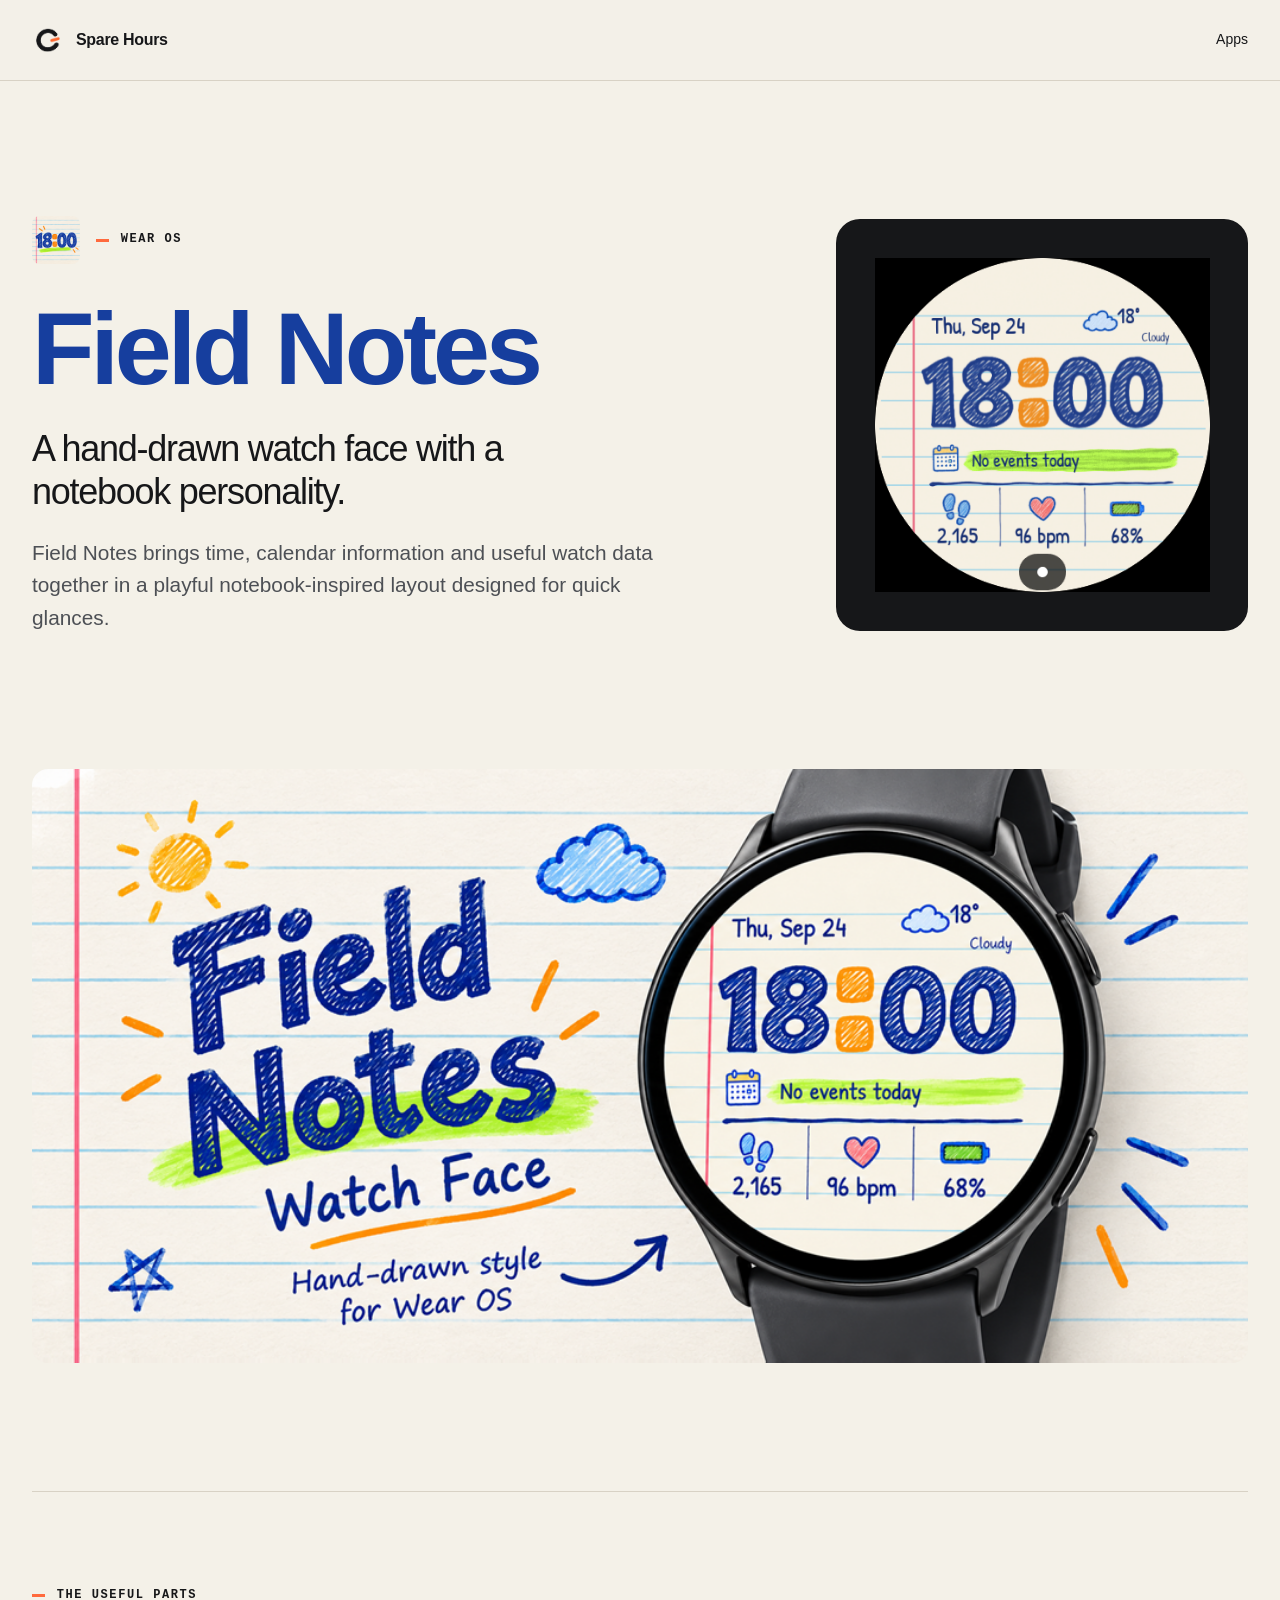
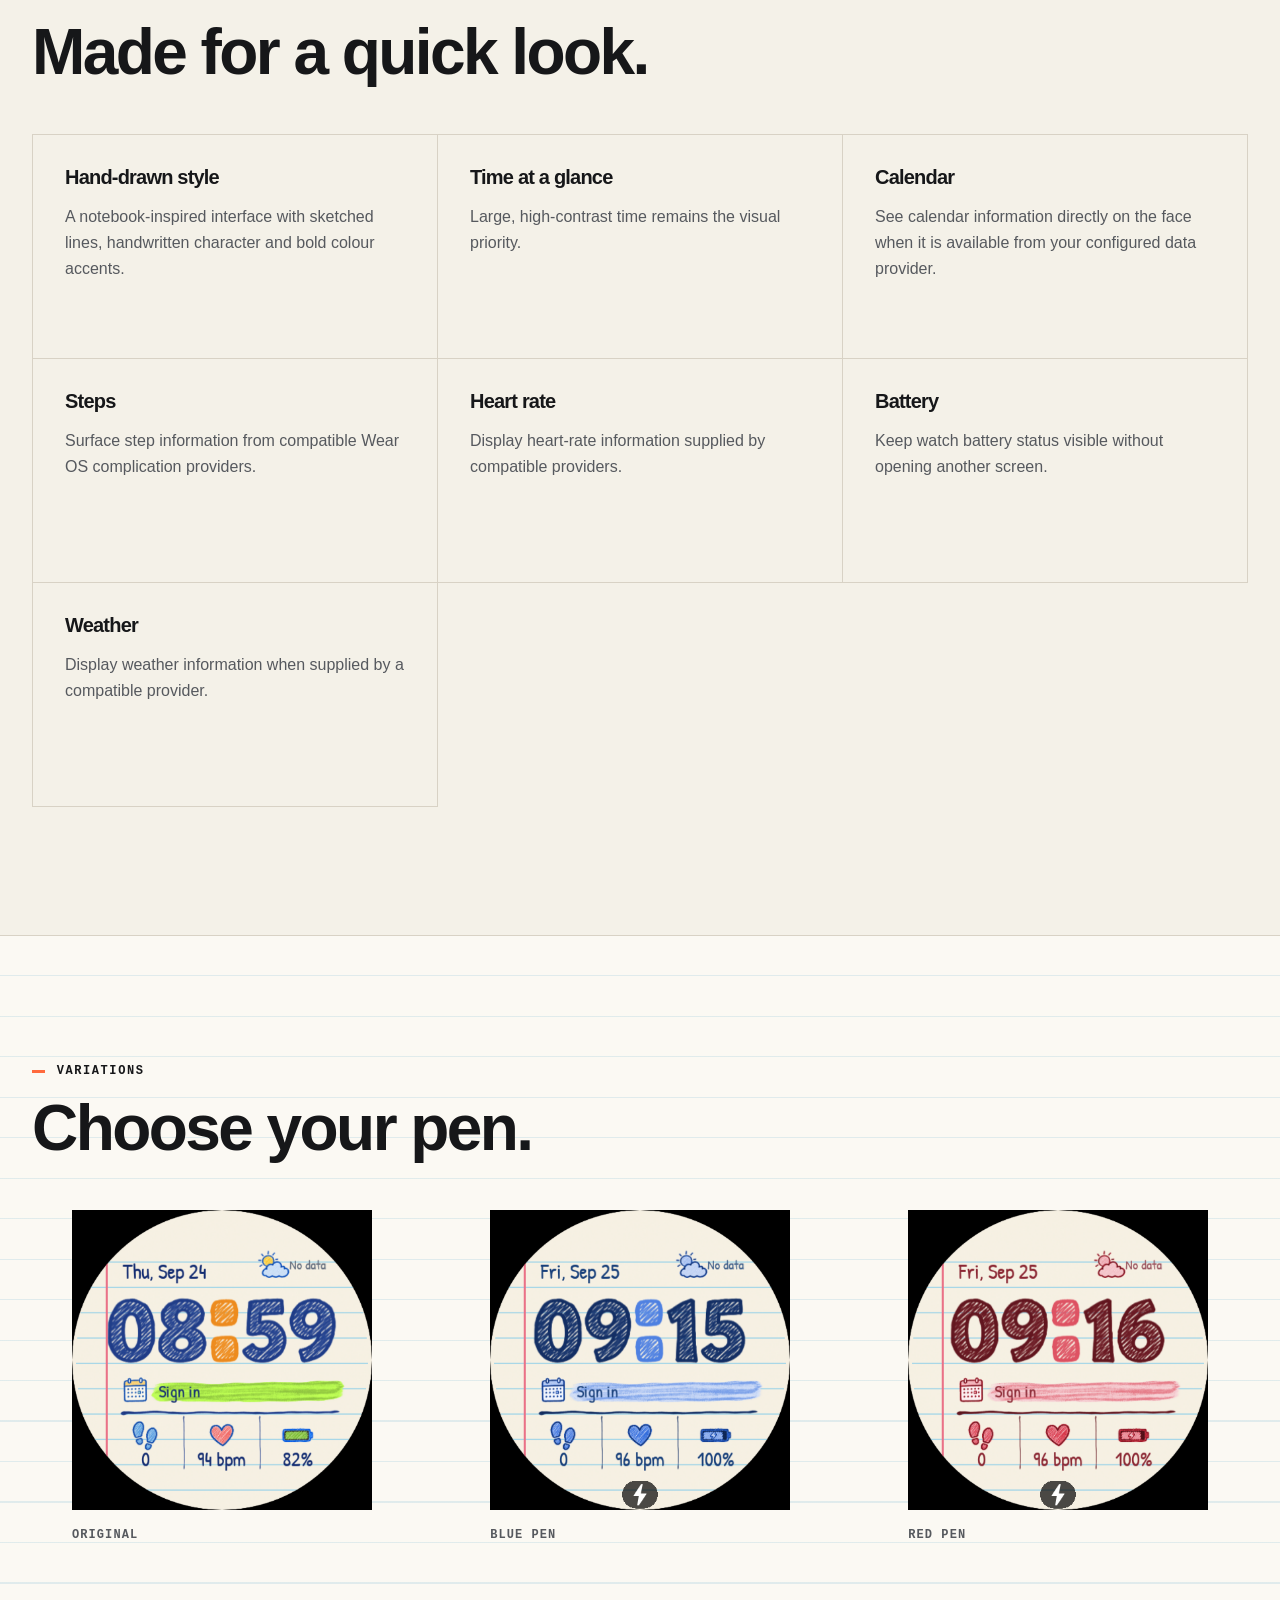
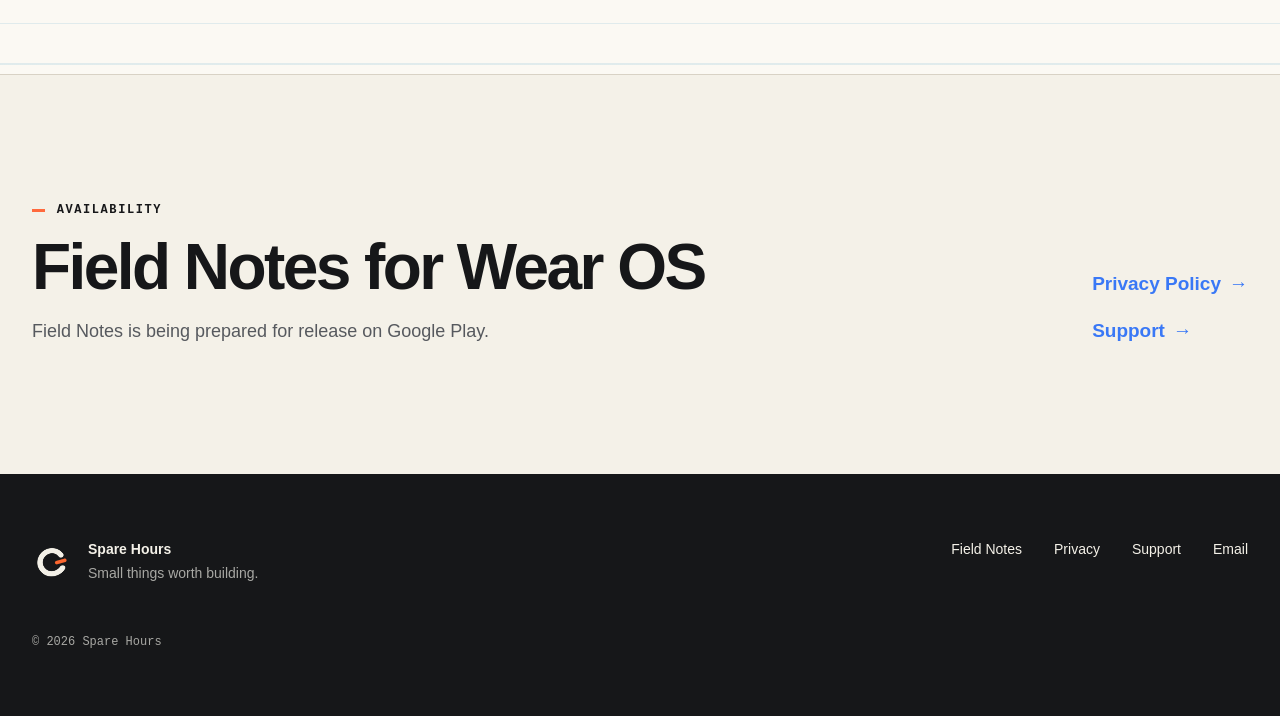
==== commit 74cc4827: "sparehours brand logo adjustments" ====
--- a/field-notes/index.html
+++ b/field-notes/index.html
@@ -12,13 +12,13 @@
     <meta property="og:url" content="https://sparehours.dev/field-notes/">
     <meta property="og:site_name" content="Spare Hours">
     <meta property="og:image" content="https://sparehours.dev/assets/field-notes/feature-graphic-approved.png">
-    <link rel="icon" href="/assets/brand/spare-hours-symbol.png" type="image/png">
+    <link rel="icon" href="/assets/brand/Spare_Hours_Favicon_64.png" type="image/png" sizes="64x64">
     <link rel="stylesheet" href="/styles.css">
   </head>
   <body>
     <header class="site-header">
       <div class="shell header-inner">
-        <a class="wordmark" href="/" aria-label="Spare Hours, home"><img src="/assets/brand/spare-hours-symbol.png" width="32" height="32" alt=""><span>Spare Hours</span></a>
+        <a class="wordmark" href="/" aria-label="Spare Hours, home"><img src="/assets/brand/Spare_Hours_Mark_Transparent_1024.png" width="32" height="32" alt=""><span>Spare Hours</span></a>
         <nav aria-label="Primary navigation"><a href="/#apps">Apps</a></nav>
       </div>
     </header>
@@ -68,7 +68,7 @@
 
     <footer class="site-footer">
       <div class="shell footer-inner">
-        <div class="footer-brand"><img src="/assets/brand/spare-hours-symbol.png" width="40" height="40" alt=""><p><strong>Spare Hours</strong><span>Small things worth building.</span></p></div>
+        <div class="footer-brand"><img src="/assets/brand/Spare_Hours_Mark_Light_Transparent_1024.png" width="40" height="40" alt=""><p><strong>Spare Hours</strong><span>Small things worth building.</span></p></div>
         <nav class="footer-links" aria-label="Footer navigation"><a href="/field-notes/" aria-current="page">Field Notes</a><a href="/field-notes/privacy/">Privacy</a><a href="/field-notes/support/">Support</a><a href="mailto:sparehours.dev@gmail.com">Email</a></nav>
         <p class="copyright">&copy; 2026 Spare Hours</p>
       </div>
--- a/styles.css
+++ b/styles.css
@@ -123,9 +123,6 @@
 .wordmark img {
   width: 2rem;
   height: 2rem;
-  padding: 0.38rem;
-  border-radius: 0.45rem;
-  background: var(--sh-workshop-ink);
 }
 
 nav {
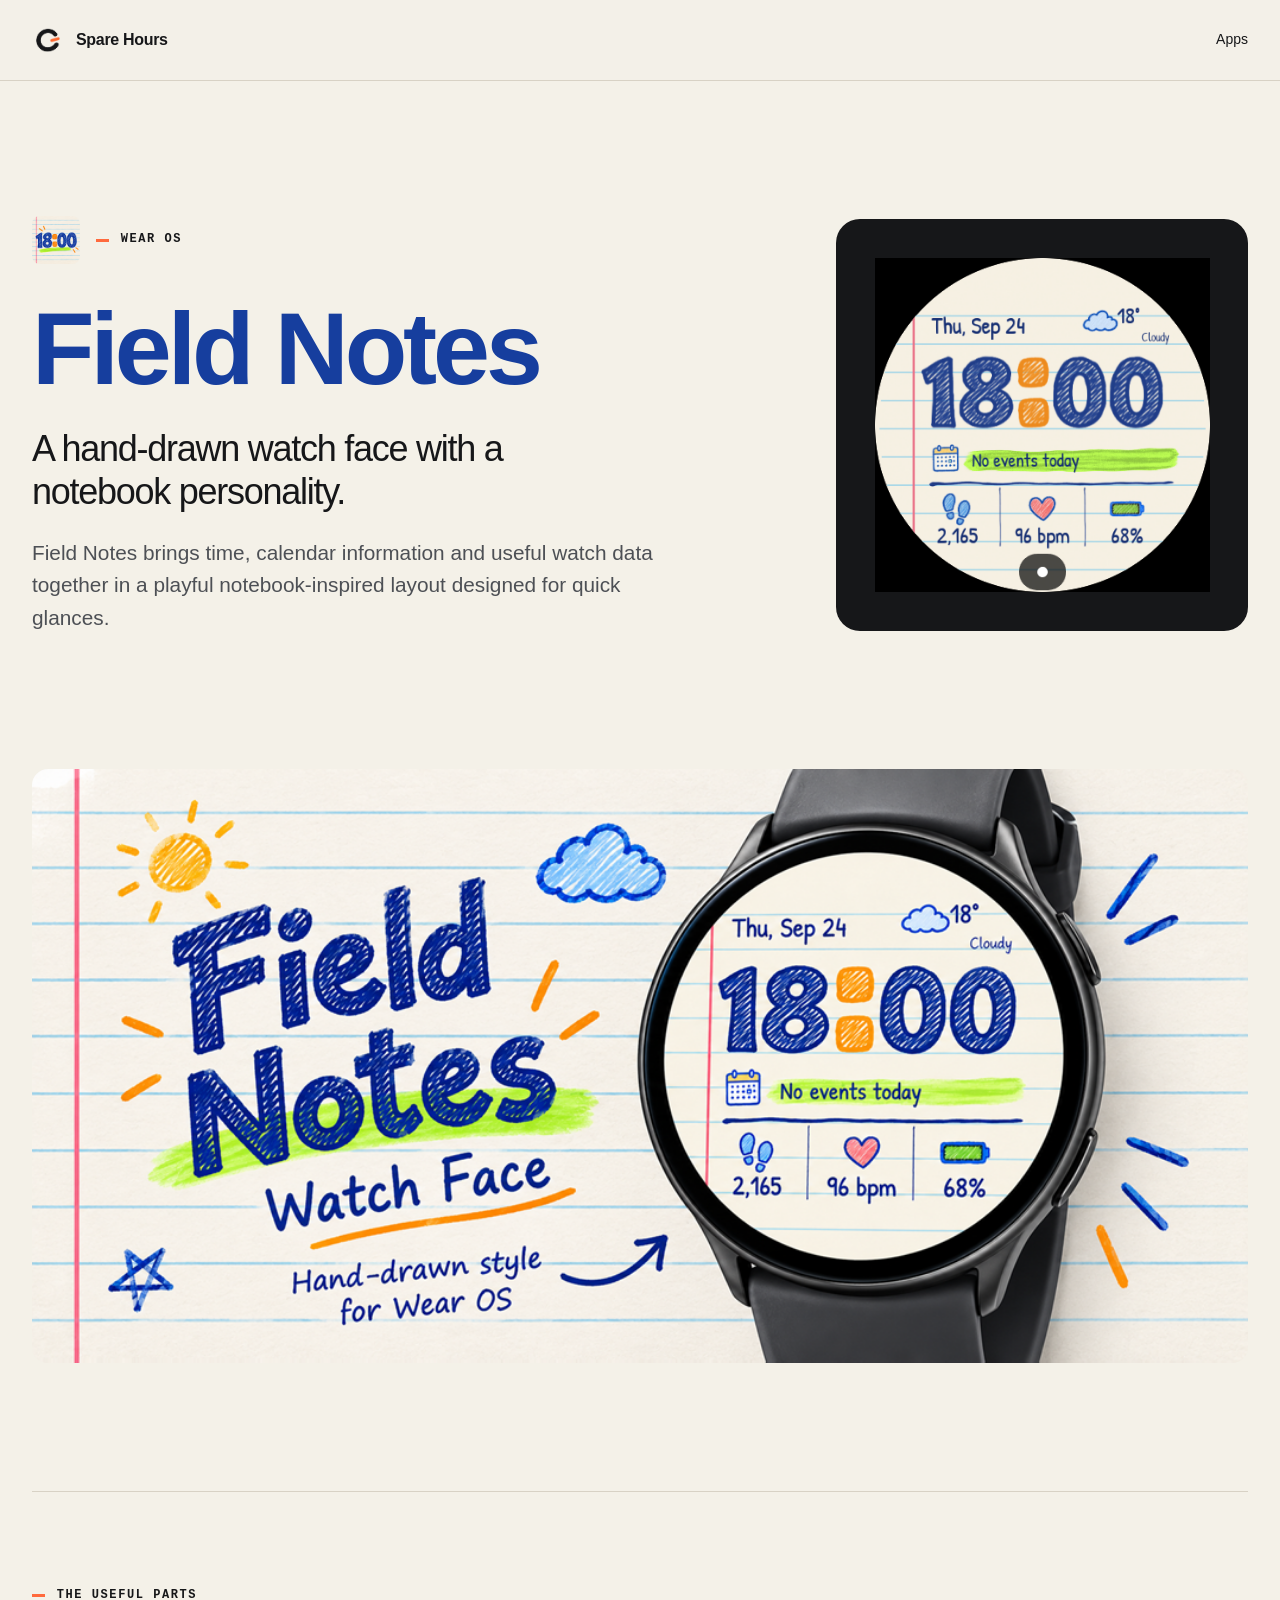
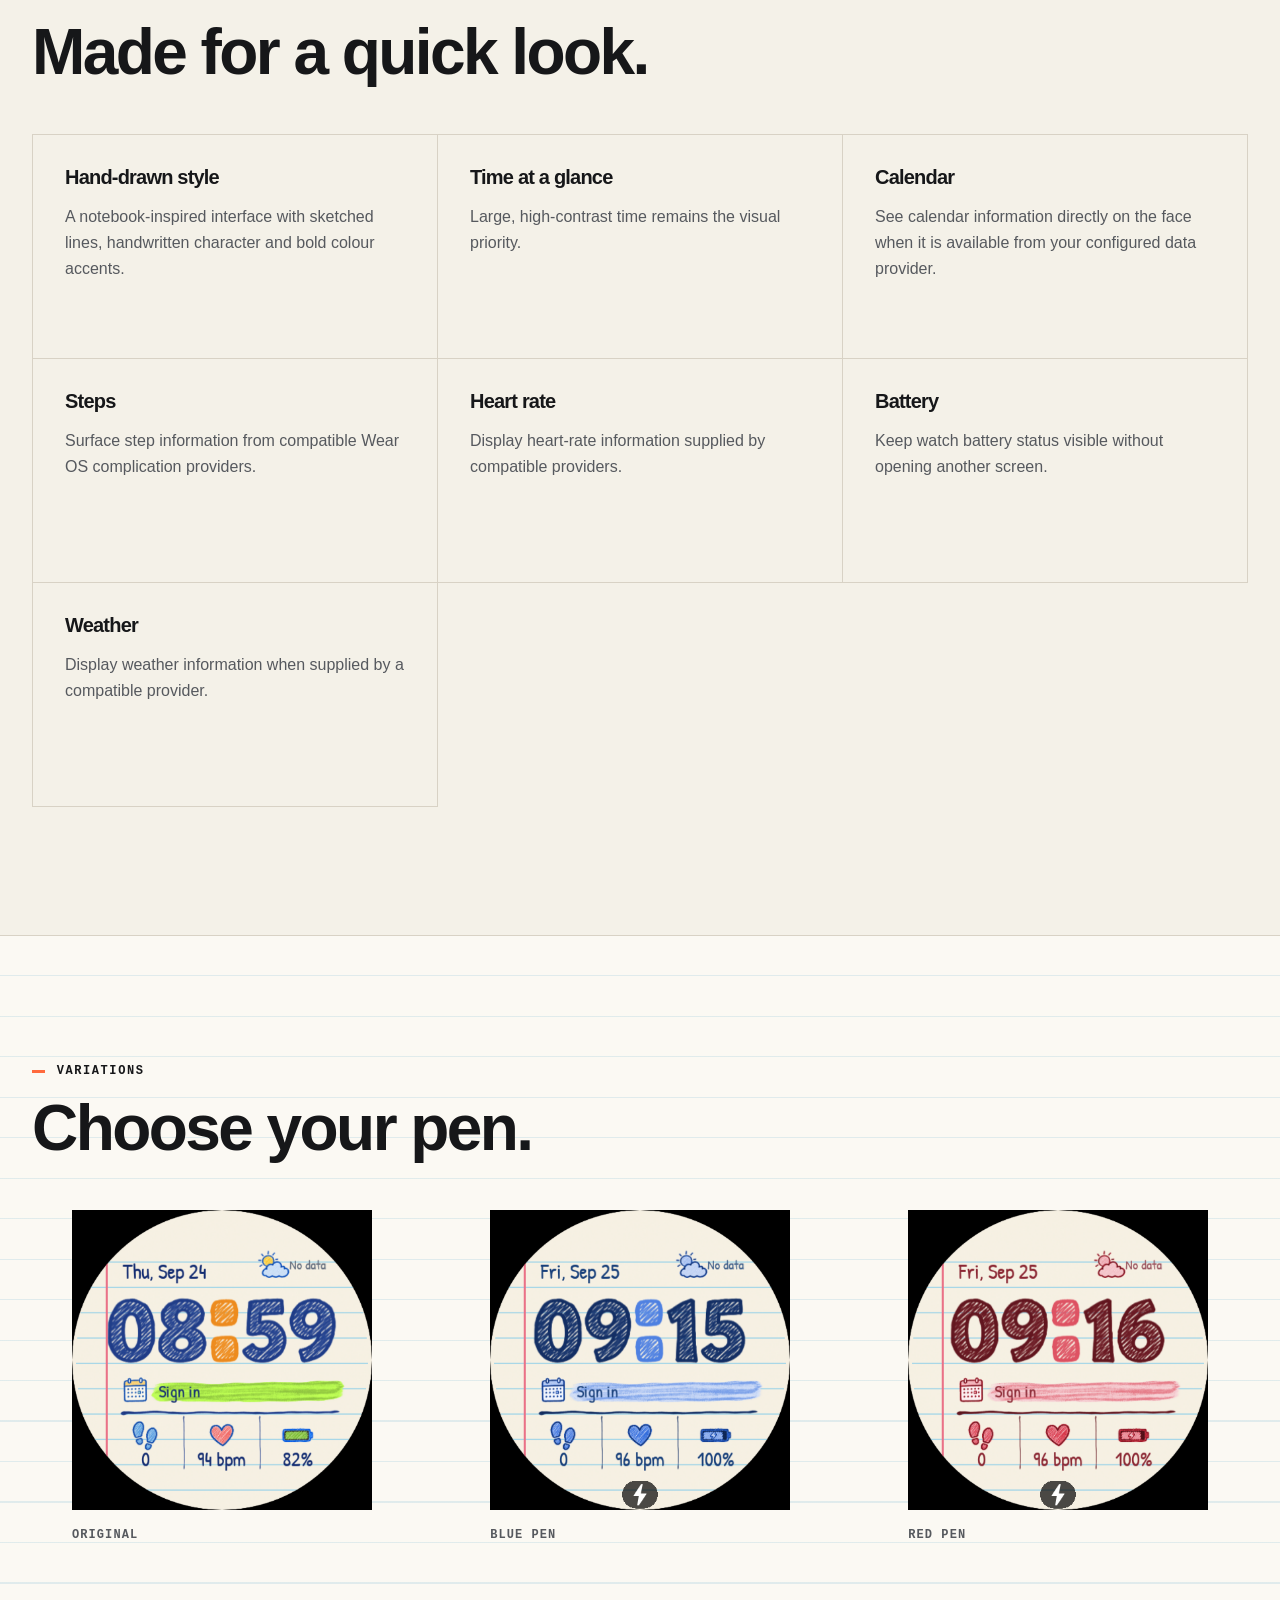
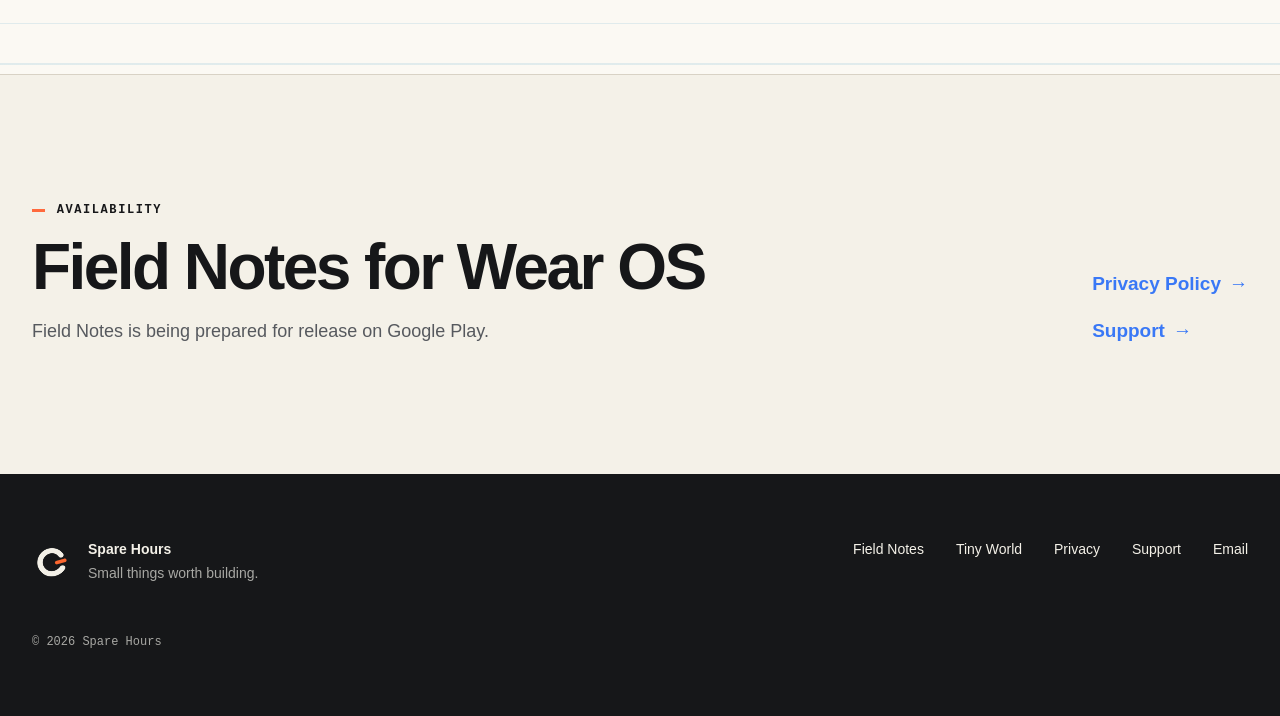
==== commit 1d54fd7c: "Added tiny-world page and updated privacy policy" ====
--- a/field-notes/index.html
+++ b/field-notes/index.html
@@ -62,14 +62,14 @@
 
       <section class="availability shell" aria-labelledby="availability-title">
         <div><p class="eyebrow">Availability</p><h2 id="availability-title">Field Notes for Wear OS</h2><p>Field Notes is being prepared for release on Google Play.</p></div>
-        <nav class="availability-links" aria-label="Field Notes information"><a class="text-link" href="/field-notes/privacy/">Privacy Policy <span aria-hidden="true">&#8594;</span></a><a class="text-link" href="/field-notes/support/">Support <span aria-hidden="true">&#8594;</span></a></nav>
+        <nav class="availability-links" aria-label="Field Notes information"><a class="text-link" href="/privacy/">Privacy Policy <span aria-hidden="true">&#8594;</span></a><a class="text-link" href="/field-notes/support/">Support <span aria-hidden="true">&#8594;</span></a></nav>
       </section>
     </main>
 
     <footer class="site-footer">
       <div class="shell footer-inner">
         <div class="footer-brand"><img src="/assets/brand/Spare_Hours_Mark_Light_Transparent_1024.png" width="40" height="40" alt=""><p><strong>Spare Hours</strong><span>Small things worth building.</span></p></div>
-        <nav class="footer-links" aria-label="Footer navigation"><a href="/field-notes/" aria-current="page">Field Notes</a><a href="/field-notes/privacy/">Privacy</a><a href="/field-notes/support/">Support</a><a href="mailto:sparehours.dev@gmail.com">Email</a></nav>
+        <nav class="footer-links" aria-label="Footer navigation"><a href="/field-notes/" aria-current="page">Field Notes</a><a href="/tiny-world/">Tiny World</a><a href="/privacy/">Privacy</a><a href="/field-notes/support/">Support</a><a href="mailto:sparehours.dev@gmail.com">Email</a></nav>
         <p class="copyright">&copy; 2026 Spare Hours</p>
       </div>
     </footer>
--- a/styles.css
+++ b/styles.css
@@ -325,6 +325,10 @@
   text-transform: uppercase;
 }
 
+.tiny-scene-gallery {
+  grid-template-columns: repeat(5, 1fr);
+}
+
 .philosophy {
   padding-block: var(--space-9);
 }
@@ -387,6 +391,10 @@
   margin-bottom: var(--space-4);
   color: var(--field-blue);
   font-size: clamp(4rem, 8vw, 6.5rem);
+}
+
+.tiny-hero h1 {
+  color: var(--sh-workshop-ink);
 }
 
 .field-tagline {
@@ -682,6 +690,10 @@
   .detail-grid {
     grid-template-columns: repeat(2, 1fr);
   }
+
+  .tiny-scene-gallery {
+    grid-template-columns: repeat(3, 1fr);
+  }
 }
 
 @media (max-width: 48rem) {
@@ -745,6 +757,10 @@
     justify-self: center;
   }
 
+  .tiny-scene-gallery {
+    grid-template-columns: repeat(2, 1fr);
+  }
+
   .availability {
     align-items: start;
     gap: var(--space-5);
@@ -815,6 +831,10 @@
     gap: var(--space-6);
   }
 
+  .tiny-scene-gallery {
+    grid-template-columns: 1fr;
+  }
+
   .watch-gallery figure {
     width: min(100%, 26rem);
     margin-inline: auto;
